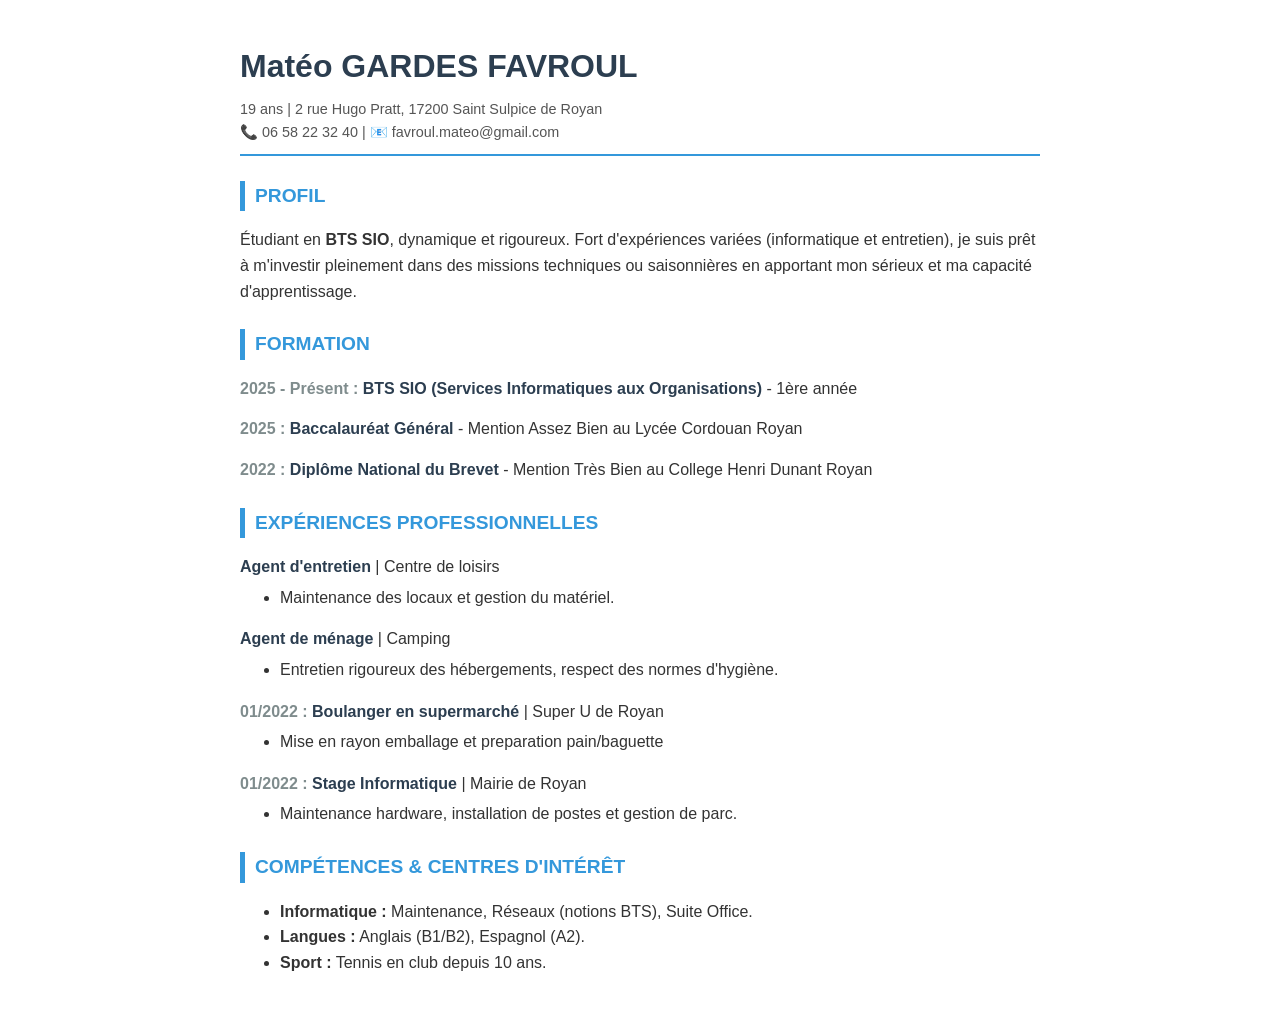
==== cv.html @ 647996ad "Create cv.html ajout d'information cv" ====
<!DOCTYPE html>
<html lang="fr">
<head>
    <meta charset="UTF-8">
    <title>CV Matéo GARDES FAVROUL</title>
    <style>
        body { font-family: Arial, sans-serif; line-height: 1.6; color: #333; max-width: 800px; margin: auto; padding: 20px; }
        header { border-bottom: 2px solid #3498db; padding-bottom: 10px; margin-bottom: 20px; }
        h1 { color: #2c3e50; margin-bottom: 5px; }
        .contact { font-size: 0.9em; color: #555; }
        h2 { color: #3498db; border-left: 5px solid #3498db; padding-left: 10px; margin-top: 25px; text-transform: uppercase; font-size: 1.2em; }
        .exp-item, .edu-item { margin-bottom: 15px; }
        .date { font-weight: bold; color: #7f8c8d; }
        .job-title { font-weight: bold; color: #2c3e50; }
        ul { margin-top: 5px; }
    </style>
</head>
<body>
    <header>
        <h1>Matéo GARDES FAVROUL</h1>
        <div class="contact">
            19 ans | 2 rue Hugo Pratt, 17200 Saint Sulpice de Royan<br>
            📞 06 58 22 32 40 | 📧 favroul.mateo@gmail.com
        </div>
    </header>

    <section>
        <h2>Profil</h2>
        <p>Étudiant en <strong>BTS SIO</strong>, dynamique et rigoureux. Fort d'expériences variées (informatique et entretien), je suis prêt à m'investir pleinement dans des missions techniques ou saisonnières en apportant mon sérieux et ma capacité d'apprentissage.</p>
    </section>

    <section>
        <h2>Formation</h2>
        <div class="edu-item">
            <span class="date">2025 - Présent :</span> <span class="job-title">BTS SIO (Services Informatiques aux Organisations)</span> - 1ère année
        </div>
        <div class="edu-item">
            <span class="date">2025 :</span> <span class="job-title">Baccalauréat Général</span> - Mention Assez Bien au Lycée Cordouan Royan
        </div>
        <div class="edu-item">
            <span class="date">2022 :</span> <span class="job-title">Diplôme National du Brevet</span> - Mention Très Bien au College Henri Dunant Royan
        </div>
    </section>

    <section>
        <h2>Expériences Professionnelles</h2>
        <div class="exp-item">
            <span class="job-title">Agent d'entretien</span> | Centre de loisirs
            <ul>
                <li>Maintenance des locaux et gestion du matériel.</li>
            </ul>
        </div>
        <div class="exp-item">
            <span class="job-title">Agent de ménage</span> | Camping
            <ul>
                <li>Entretien rigoureux des hébergements, respect des normes d'hygiène.</li>
            </ul>
        </div>
        <div class="exp-item">
            <span class="date">01/2022 :</span> <span class="job-title">Boulanger en supermarché</span> | Super U de Royan
            <ul>
                <li>Mise en rayon emballage et preparation pain/baguette</li>
            </ul>
        </div>
        <div class="exp-item">
            <span class="date">01/2022 :</span> <span class="job-title">Stage Informatique</span> | Mairie de Royan
            <ul>
                <li>Maintenance hardware, installation de postes et gestion de parc.</li>
            </ul>
        </div>
      
    </section>

    <section>
        <h2>Compétences & Centres d'intérêt</h2>
        <ul>
            <li><strong>Informatique :</strong> Maintenance, Réseaux (notions BTS), Suite Office.</li>
            <li><strong>Langues :</strong> Anglais (B1/B2), Espagnol (A2).</li>
            <li><strong>Sport :</strong> Tennis en club depuis 10 ans.</li>
        </ul>
    </section>
</body>
</html>
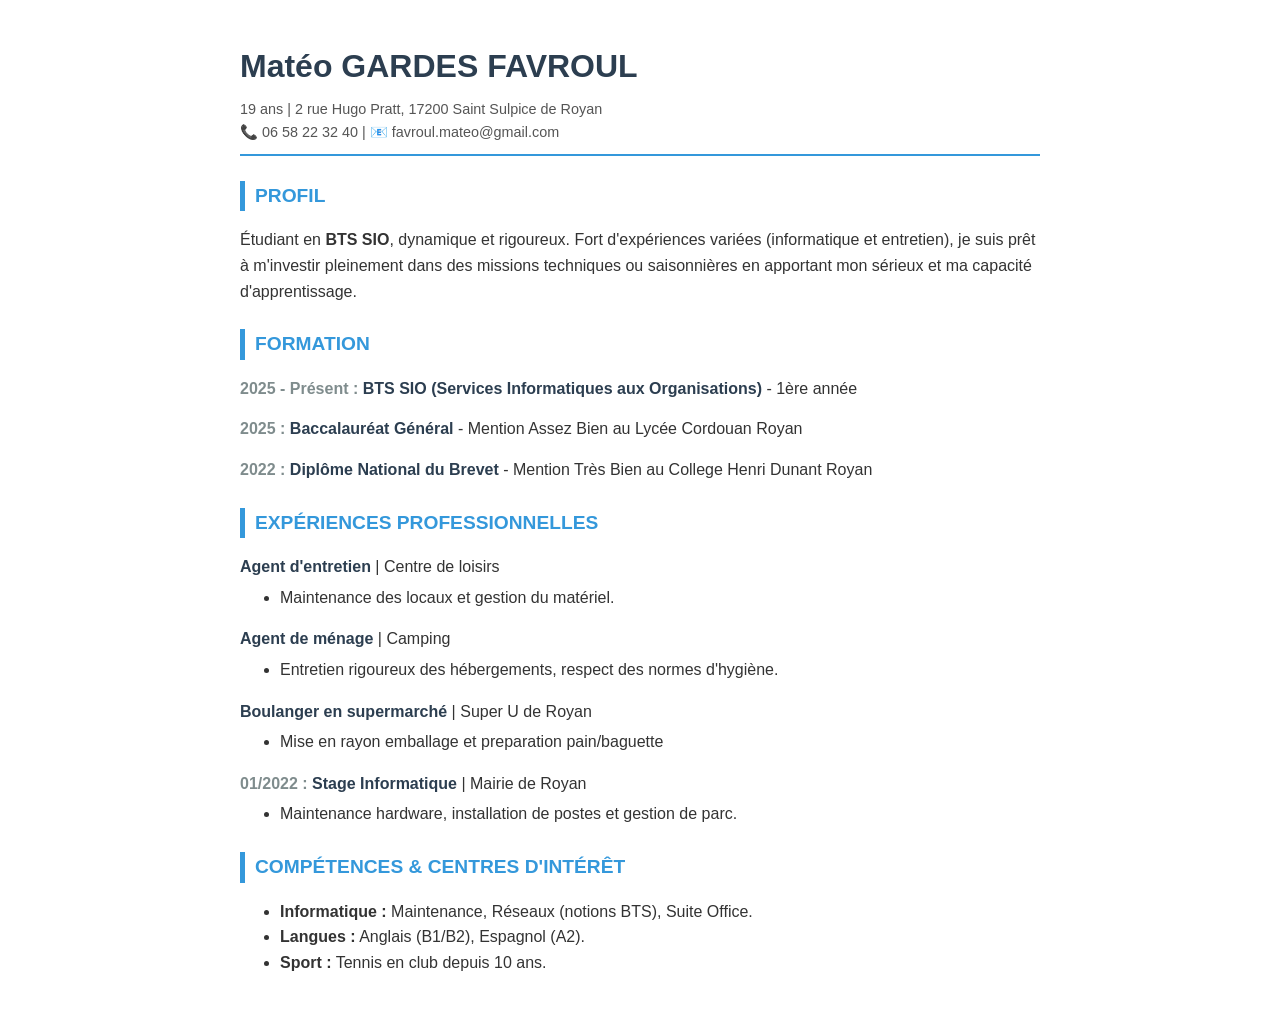
==== commit f378e458: "Update cv.html ajustement" ====
--- a/cv.html
+++ b/cv.html
@@ -57,7 +57,7 @@
             </ul>
         </div>
         <div class="exp-item">
-            <span class="date">01/2022 :</span> <span class="job-title">Boulanger en supermarché</span> | Super U de Royan
+            <span class="job-title">Boulanger en supermarché</span> | Super U de Royan
             <ul>
                 <li>Mise en rayon emballage et preparation pain/baguette</li>
             </ul>
